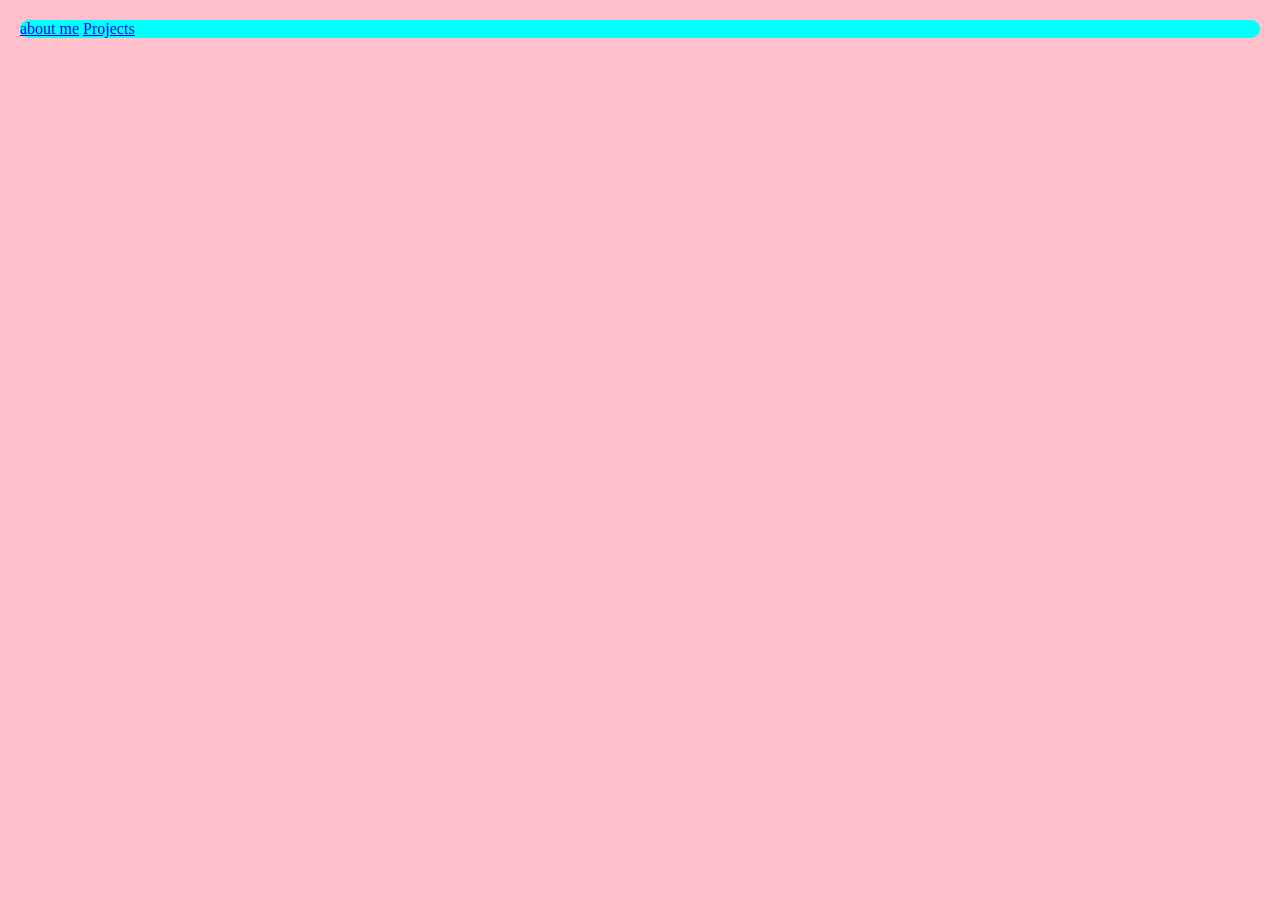
==== index.html @ 4c9f1acb "Initial commit" ====
<!DOCTYPE html>
<html lang="en">
<head>
    <meta charset="UTF-8">
    <meta name="viewport" content="width=device-width, initial-scale=1.0">
    <link rel="stylesheet" href="bigyan.css">
    <title>Document</title>
</head>
<body>
<div class="box">
    <a href="#about">about me</a>
    <a href="#profile">Projects</a>


</body>
</html>
---- bigyan.css ----
body{
  background-color: pink;
 padding: 20px;
 margin: 0;
}
.box{
  background-color: cyan;
  border-radius: 20px;
  paddding: 20px;
}
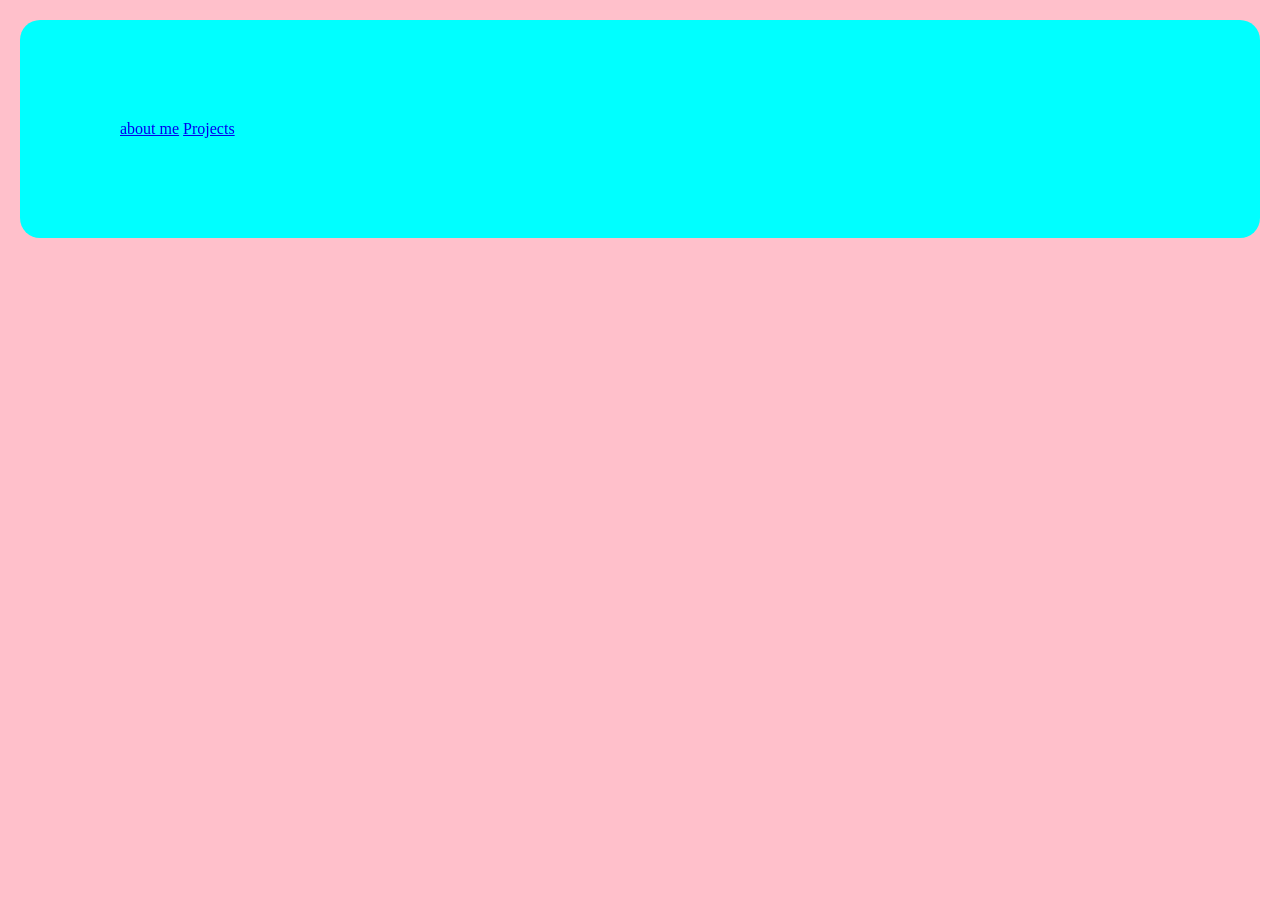
==== commit 193b94db: "Initial commit" ====
--- a/index.html
+++ b/index.html
@@ -10,6 +10,7 @@
 <div class="box">
     <a href="#about">about me</a>
     <a href="#profile">Projects</a>
+    
 
 
 </body>
--- a/bigyan.css
+++ b/bigyan.css
@@ -6,5 +6,5 @@
 .box{
   background-color: cyan;
   border-radius: 20px;
-  paddding: 20px;
+  padding: 100px;
 }
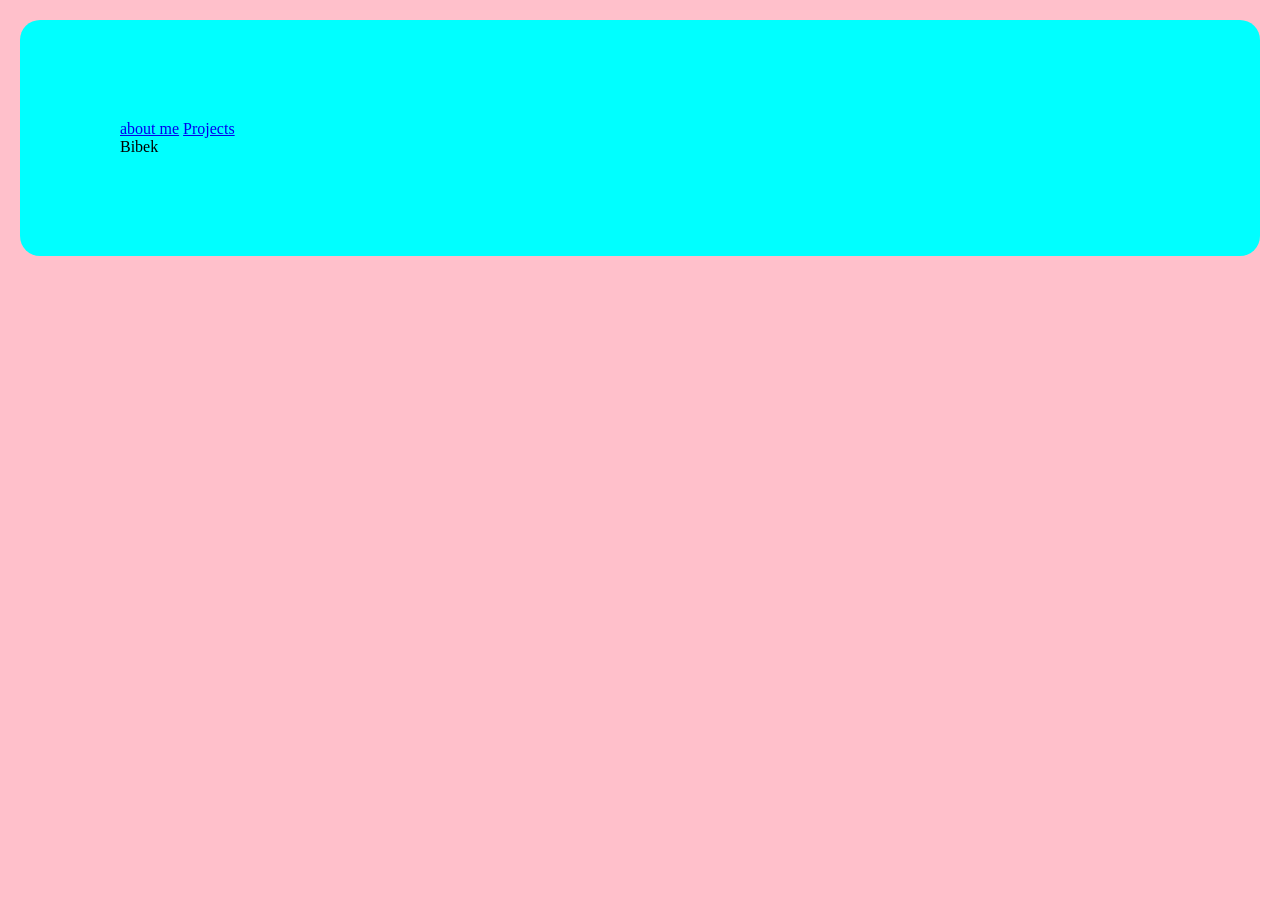
==== commit e0b5d8c4: "Update index.html" ====
--- a/index.html
+++ b/index.html
@@ -10,6 +10,8 @@
 <div class="box">
     <a href="#about">about me</a>
     <a href="#profile">Projects</a>
+    <div class="red-box">Bibek
+    </div>
     
 
 
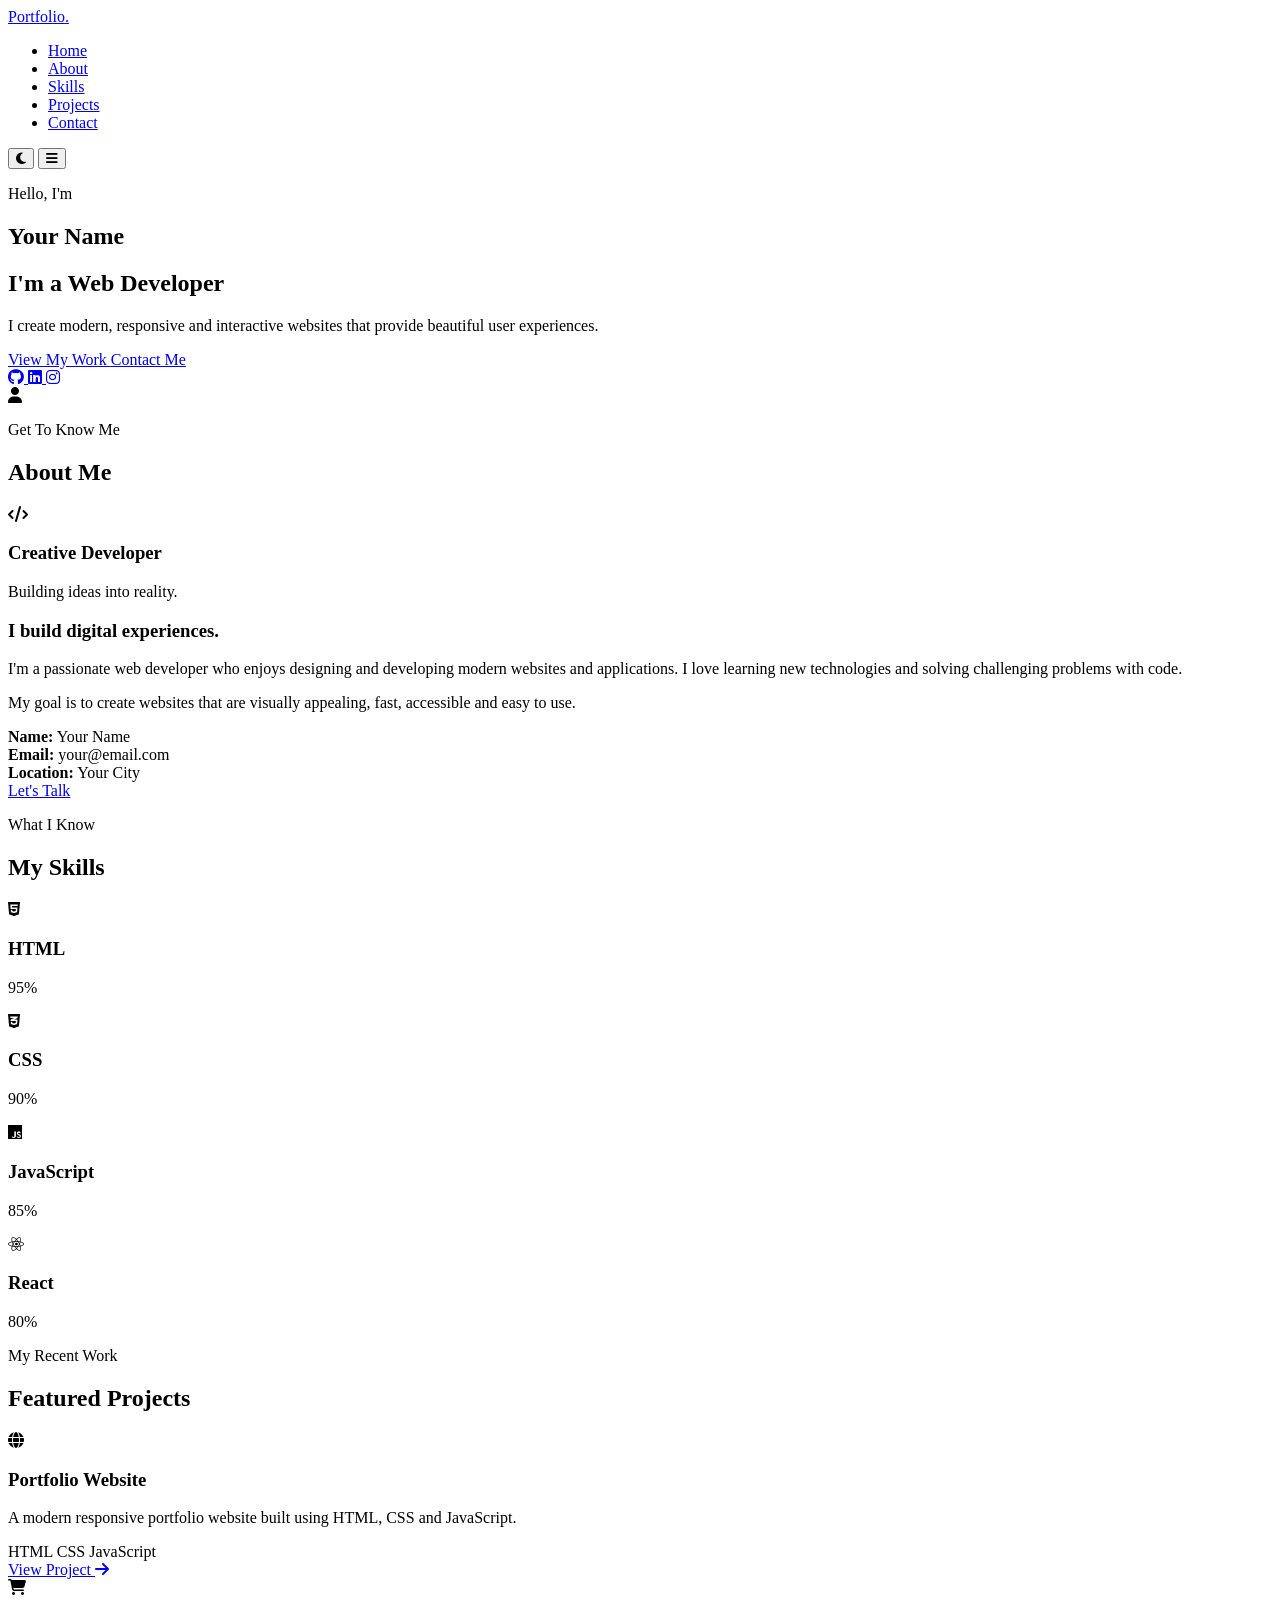
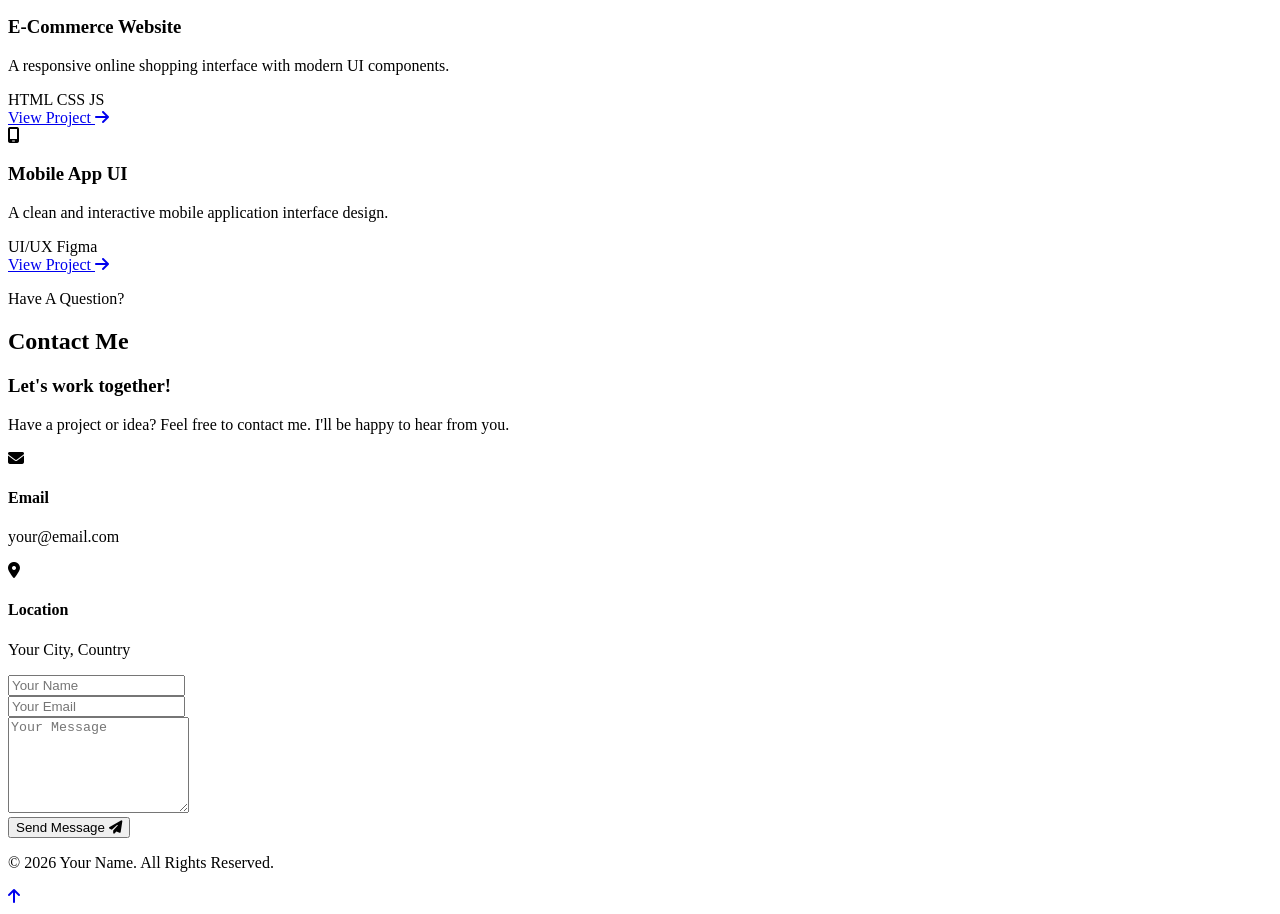
==== commit fd47a911: "Update index.html" ====
--- a/index.html
+++ b/index.html
@@ -3,17 +3,490 @@
 <head>
     <meta charset="UTF-8">
     <meta name="viewport" content="width=device-width, initial-scale=1.0">
-    <link rel="stylesheet" href="bigyan.css">
-    <title>Document</title>
+    <meta name="description" content="My interactive personal portfolio website">
+    <title>My Portfolio</title>
+
+    <!-- External CSS -->
+    <link rel="stylesheet" href="style.css">
+
+    <!-- Font Awesome Icons -->
+    <link rel="stylesheet"
+          href="https://cdnjs.cloudflare.com/ajax/libs/font-awesome/6.5.2/css/all.min.css">
 </head>
+
 <body>
-<div class="box">
-    <a href="#about">about me</a>
-    <a href="#profile">Projects</a>
-    <div class="red-box">Bibek
-    </div>
-    
-
+
+    <!-- ===== NAVBAR ===== -->
+    <header class="header">
+        <nav class="navbar container">
+
+            <a href="#home" class="logo">Portfolio<span>.</span></a>
+
+            <ul class="nav-links">
+                <li><a href="#home" class="active">Home</a></li>
+                <li><a href="#about">About</a></li>
+                <li><a href="#skills">Skills</a></li>
+                <li><a href="#projects">Projects</a></li>
+                <li><a href="#contact">Contact</a></li>
+            </ul>
+
+            <div class="nav-actions">
+                <button id="theme-toggle" aria-label="Toggle theme">
+                    <i class="fas fa-moon"></i>
+                </button>
+
+                <button class="menu-btn" id="menu-btn" aria-label="Open menu">
+                    <i class="fas fa-bars"></i>
+                </button>
+            </div>
+
+        </nav>
+    </header>
+
+
+    <!-- ===== HOME ===== -->
+    <main>
+
+        <section id="home" class="hero">
+            <div class="container hero-content">
+
+                <div class="hero-text">
+                    <p class="small-title">Hello, I'm</p>
+
+                    <h1>Your <span>Name</span></h1>
+
+                    <h2>
+                        I'm a <span class="typing">Web Developer</span>
+                    </h2>
+
+                    <p class="hero-description">
+                        I create modern, responsive and interactive websites
+                        that provide beautiful user experiences.
+                    </p>
+
+                    <div class="hero-buttons">
+                        <a href="#projects" class="btn primary-btn">
+                            View My Work
+                        </a>
+
+                        <a href="#contact" class="btn secondary-btn">
+                            Contact Me
+                        </a>
+                    </div>
+
+                    <div class="social-links">
+                        <a href="#" aria-label="GitHub">
+                            <i class="fab fa-github"></i>
+                        </a>
+
+                        <a href="#" aria-label="LinkedIn">
+                            <i class="fab fa-linkedin"></i>
+                        </a>
+
+                        <a href="#" aria-label="Instagram">
+                            <i class="fab fa-instagram"></i>
+                        </a>
+                    </div>
+                </div>
+
+                <div class="hero-image">
+                    <div class="image-circle">
+                        <div class="profile-placeholder">
+                            <i class="fas fa-user"></i>
+                        </div>
+                    </div>
+                </div>
+
+            </div>
+        </section>
+
+
+        <!-- ===== ABOUT ===== -->
+        <section id="about" class="section">
+            <div class="container">
+
+                <div class="section-title">
+                    <p>Get To Know Me</p>
+                    <h2>About <span>Me</span></h2>
+                </div>
+
+                <div class="about-content">
+
+                    <div class="about-image">
+                        <div class="about-card">
+                            <i class="fas fa-code"></i>
+                            <h3>Creative Developer</h3>
+                            <p>Building ideas into reality.</p>
+                        </div>
+                    </div>
+
+                    <div class="about-text">
+                        <h3>I build digital experiences.</h3>
+
+                        <p>
+                            I'm a passionate web developer who enjoys designing
+                            and developing modern websites and applications.
+                            I love learning new technologies and solving
+                            challenging problems with code.
+                        </p>
+
+                        <p>
+                            My goal is to create websites that are visually
+                            appealing, fast, accessible and easy to use.
+                        </p>
+
+                        <div class="about-info">
+                            <div>
+                                <strong>Name:</strong>
+                                <span>Your Name</span>
+                            </div>
+
+                            <div>
+                                <strong>Email:</strong>
+                                <span>your@email.com</span>
+                            </div>
+
+                            <div>
+                                <strong>Location:</strong>
+                                <span>Your City</span>
+                            </div>
+                        </div>
+
+                        <a href="#contact" class="btn primary-btn">
+                            Let's Talk
+                        </a>
+                    </div>
+
+                </div>
+            </div>
+        </section>
+
+
+        <!-- ===== SKILLS ===== -->
+        <section id="skills" class="section skills-section">
+            <div class="container">
+
+                <div class="section-title">
+                    <p>What I Know</p>
+                    <h2>My <span>Skills</span></h2>
+                </div>
+
+                <div class="skills-grid">
+
+                    <div class="skill-card">
+                        <i class="fab fa-html5"></i>
+                        <h3>HTML</h3>
+                        <div class="skill-bar">
+                            <span style="width: 95%;"></span>
+                        </div>
+                        <p>95%</p>
+                    </div>
+
+                    <div class="skill-card">
+                        <i class="fab fa-css3-alt"></i>
+                        <h3>CSS</h3>
+                        <div class="skill-bar">
+                            <span style="width: 90%;"></span>
+                        </div>
+                        <p>90%</p>
+                    </div>
+
+                    <div class="skill-card">
+                        <i class="fab fa-js"></i>
+                        <h3>JavaScript</h3>
+                        <div class="skill-bar">
+                            <span style="width: 85%;"></span>
+                        </div>
+                        <p>85%</p>
+                    </div>
+
+                    <div class="skill-card">
+                        <i class="fab fa-react"></i>
+                        <h3>React</h3>
+                        <div class="skill-bar">
+                            <span style="width: 80%;"></span>
+                        </div>
+                        <p>80%</p>
+                    </div>
+
+                </div>
+
+            </div>
+        </section>
+
+
+        <!-- ===== PROJECTS ===== -->
+        <section id="projects" class="section">
+            <div class="container">
+
+                <div class="section-title">
+                    <p>My Recent Work</p>
+                    <h2>Featured <span>Projects</span></h2>
+                </div>
+
+                <div class="projects-grid">
+
+                    <article class="project-card">
+                        <div class="project-image">
+                            <i class="fas fa-globe"></i>
+                        </div>
+
+                        <div class="project-content">
+                            <h3>Portfolio Website</h3>
+
+                            <p>
+                                A modern responsive portfolio website
+                                built using HTML, CSS and JavaScript.
+                            </p>
+
+                            <div class="project-tags">
+                                <span>HTML</span>
+                                <span>CSS</span>
+                                <span>JavaScript</span>
+                            </div>
+
+                            <a href="#" class="project-link">
+                                View Project
+                                <i class="fas fa-arrow-right"></i>
+                            </a>
+                        </div>
+                    </article>
+
+
+                    <article class="project-card">
+                        <div class="project-image">
+                            <i class="fas fa-shopping-cart"></i>
+                        </div>
+
+                        <div class="project-content">
+                            <h3>E-Commerce Website</h3>
+
+                            <p>
+                                A responsive online shopping interface
+                                with modern UI components.
+                            </p>
+
+                            <div class="project-tags">
+                                <span>HTML</span>
+                                <span>CSS</span>
+                                <span>JS</span>
+                            </div>
+
+                            <a href="#" class="project-link">
+                                View Project
+                                <i class="fas fa-arrow-right"></i>
+                            </a>
+                        </div>
+                    </article>
+
+
+                    <article class="project-card">
+                        <div class="project-image">
+                            <i class="fas fa-mobile-screen"></i>
+                        </div>
+
+                        <div class="project-content">
+                            <h3>Mobile App UI</h3>
+
+                            <p>
+                                A clean and interactive mobile application
+                                interface design.
+                            </p>
+
+                            <div class="project-tags">
+                                <span>UI/UX</span>
+                                <span>Figma</span>
+                            </div>
+
+                            <a href="#" class="project-link">
+                                View Project
+                                <i class="fas fa-arrow-right"></i>
+                            </a>
+                        </div>
+                    </article>
+
+                </div>
+
+            </div>
+        </section>
+
+
+        <!-- ===== CONTACT ===== -->
+        <section id="contact" class="section contact-section">
+            <div class="container">
+
+                <div class="section-title">
+                    <p>Have A Question?</p>
+                    <h2>Contact <span>Me</span></h2>
+                </div>
+
+                <div class="contact-content">
+
+                    <div class="contact-info">
+
+                        <h3>Let's work together!</h3>
+
+                        <p>
+                            Have a project or idea? Feel free to contact me.
+                            I'll be happy to hear from you.
+                        </p>
+
+                        <div class="contact-item">
+                            <i class="fas fa-envelope"></i>
+                            <div>
+                                <h4>Email</h4>
+                                <p>your@email.com</p>
+                            </div>
+                        </div>
+
+                        <div class="contact-item">
+                            <i class="fas fa-location-dot"></i>
+                            <div>
+                                <h4>Location</h4>
+                                <p>Your City, Country</p>
+                            </div>
+                        </div>
+
+                    </div>
+
+
+                    <form class="contact-form" id="contact-form">
+
+                        <div class="input-group">
+                            <input type="text" placeholder="Your Name" required>
+                        </div>
+
+                        <div class="input-group">
+                            <input type="email" placeholder="Your Email" required>
+                        </div>
+
+                        <div class="input-group">
+                            <textarea
+                                rows="6"
+                                placeholder="Your Message"
+                                required></textarea>
+                        </div>
+
+                        <button type="submit" class="btn primary-btn">
+                            Send Message
+                            <i class="fas fa-paper-plane"></i>
+                        </button>
+
+                    </form>
+
+                </div>
+
+            </div>
+        </section>
+
+    </main>
+
+
+    <!-- ===== FOOTER ===== -->
+    <footer class="footer">
+        <div class="container">
+
+            <p>
+                © 2026 Your Name. All Rights Reserved.
+            </p>
+
+            <a href="#home" class="back-top">
+                <i class="fas fa-arrow-up"></i>
+            </a>
+
+        </div>
+    </footer>
+
+
+    <!-- ===== JAVASCRIPT ===== -->
+    <script>
+
+        // Mobile menu
+        const menuBtn = document.getElementById("menu-btn");
+        const navLinks = document.querySelector(".nav-links");
+
+        menuBtn.addEventListener("click", () => {
+            navLinks.classList.toggle("show");
+        });
+
+
+        // Close mobile menu after clicking a link
+        document.querySelectorAll(".nav-links a").forEach(link => {
+            link.addEventListener("click", () => {
+                navLinks.classList.remove("show");
+            });
+        });
+
+
+        // Dark/light mode
+        const themeToggle = document.getElementById("theme-toggle");
+
+        themeToggle.addEventListener("click", () => {
+
+            document.body.classList.toggle("dark");
+
+            const icon = themeToggle.querySelector("i");
+
+            if (document.body.classList.contains("dark")) {
+                icon.classList.remove("fa-moon");
+                icon.classList.add("fa-sun");
+            } else {
+                icon.classList.remove("fa-sun");
+                icon.classList.add("fa-moon");
+            }
+
+        });
+
+
+        // Contact form
+        const contactForm = document.getElementById("contact-form");
+
+        contactForm.addEventListener("submit", function(event) {
+
+            event.preventDefault();
+
+            alert("Thank you! Your message has been submitted.");
+
+            contactForm.reset();
+
+        });
+
+
+        // Active navigation link
+        const sections = document.querySelectorAll("section");
+        const links = document.querySelectorAll(".nav-links a");
+
+        window.addEventListener("scroll", () => {
+
+            let current = "";
+
+            sections.forEach(section => {
+
+                const sectionTop = section.offsetTop - 150;
+                const sectionHeight = section.clientHeight;
+
+                if (scrollY >= sectionTop &&
+                    scrollY < sectionTop + sectionHeight) {
+
+                    current = section.getAttribute("id");
+
+                }
+
+            });
+
+            links.forEach(link => {
+
+                link.classList.remove("active");
+
+                if (link.getAttribute("href") === "#" + current) {
+                    link.classList.add("active");
+                }
+
+            });
+
+        });
+
+    </script>
 
 </body>
 </html>
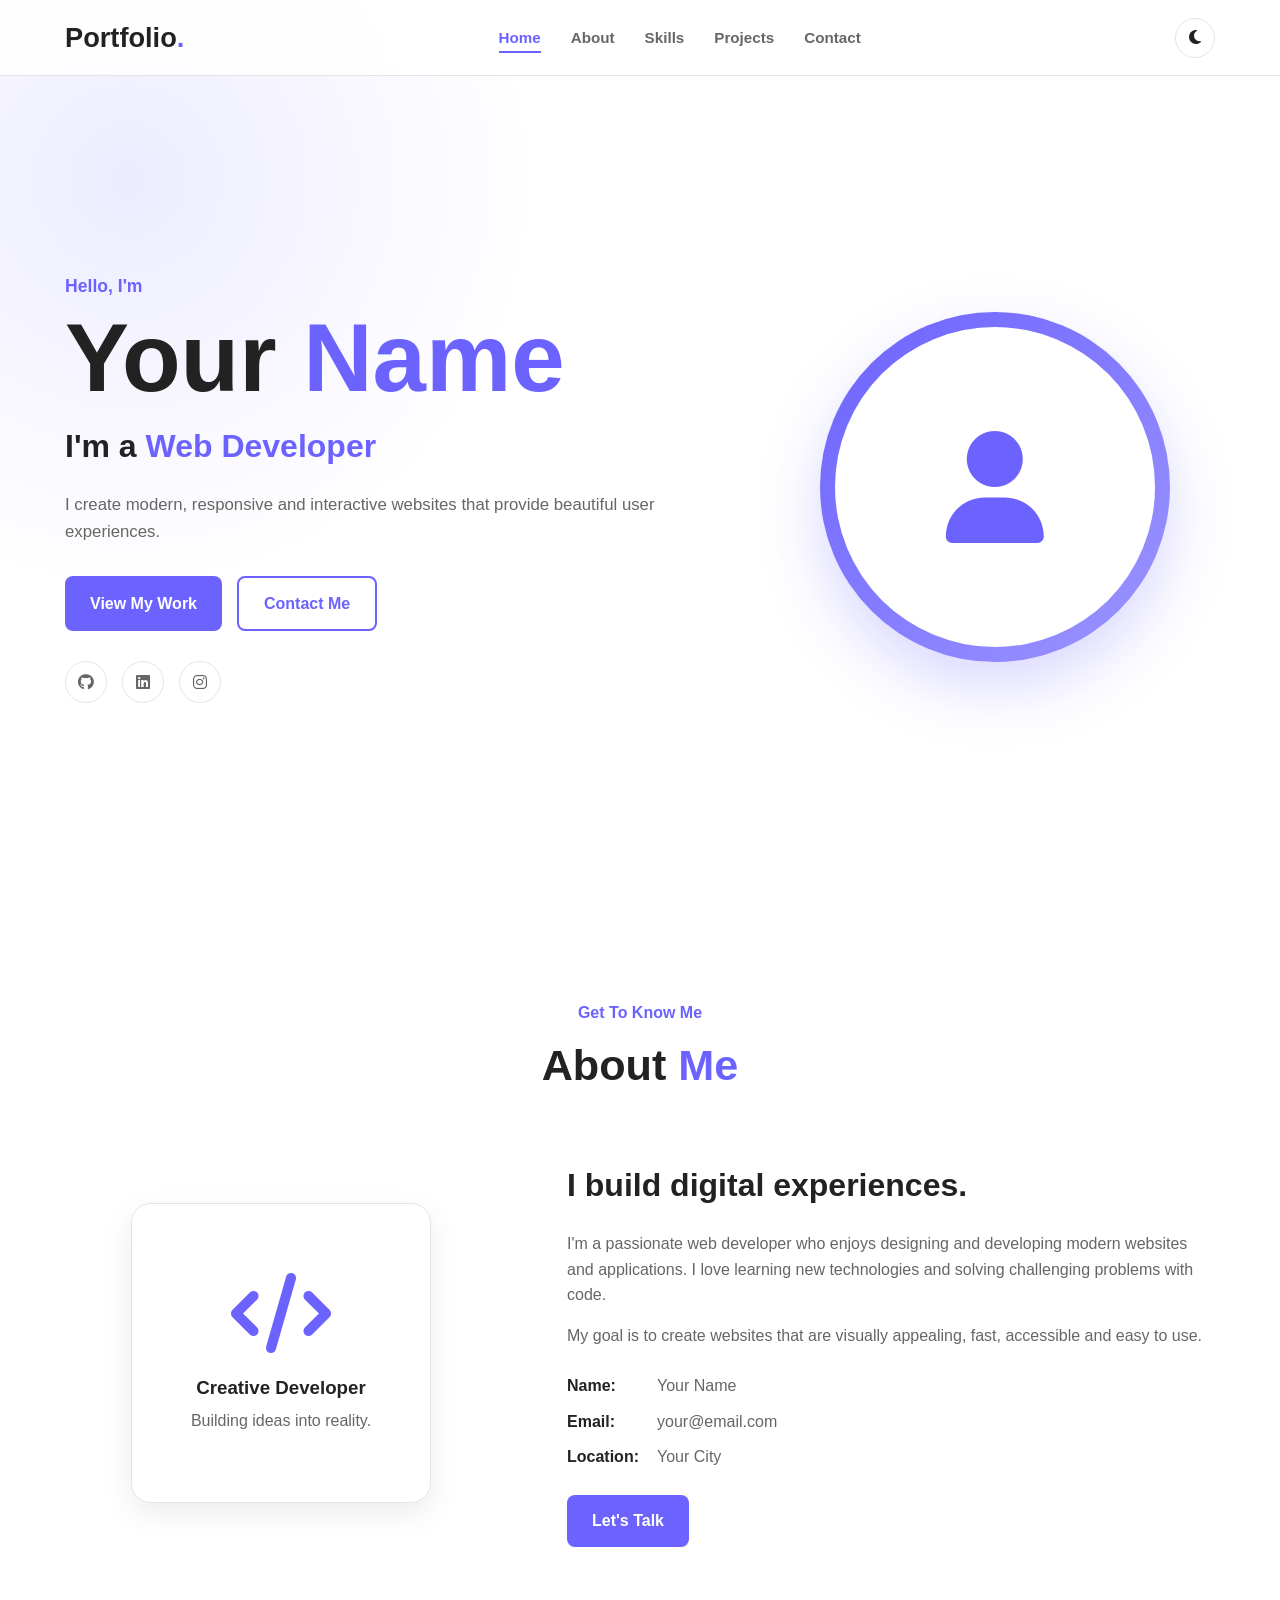
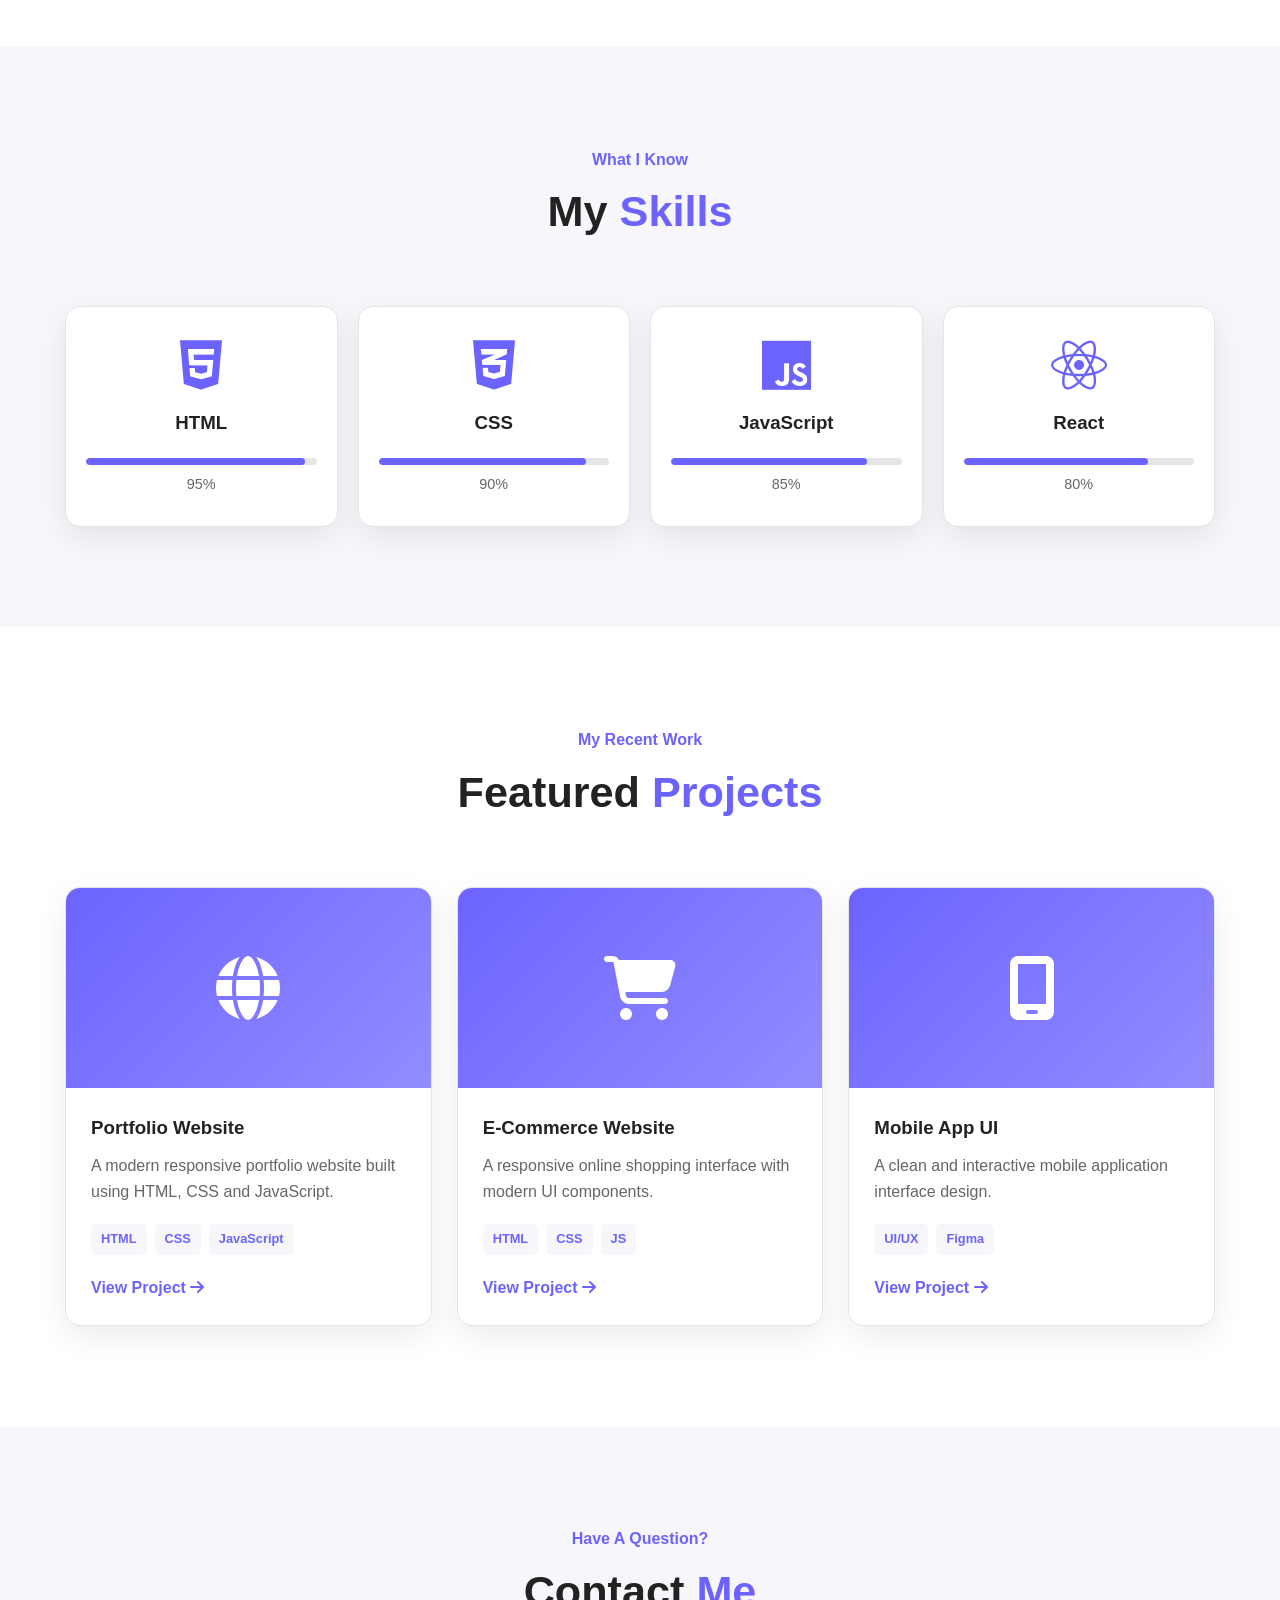
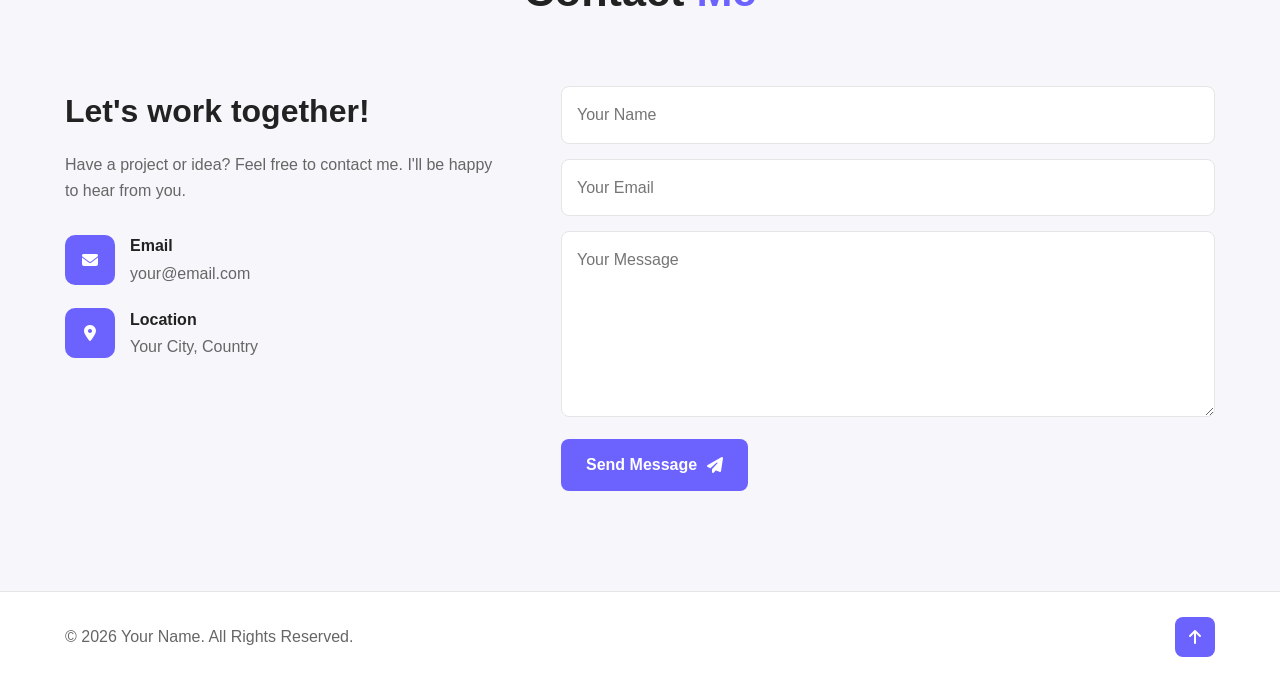
==== commit 555e2781: "Update stylesheet link from style.css to bigyan.css" ====
--- a/index.html
+++ b/index.html
@@ -4,10 +4,11 @@
     <meta charset="UTF-8">
     <meta name="viewport" content="width=device-width, initial-scale=1.0">
     <meta name="description" content="My interactive personal portfolio website">
+
     <title>My Portfolio</title>
 
     <!-- External CSS -->
-    <link rel="stylesheet" href="style.css">
+    <link rel="stylesheet" href="bigyan.css">
 
     <!-- Font Awesome Icons -->
     <link rel="stylesheet"
--- a/bigyan.css
+++ b/bigyan.css
@@ -0,0 +1,926 @@
+/* =========================================
+   GLOBAL STYLES
+========================================= */
+
+* {
+    margin: 0;
+    padding: 0;
+    box-sizing: border-box;
+}
+
+html {
+    scroll-behavior: smooth;
+}
+
+:root {
+    --primary: #6c63ff;
+    --primary-dark: #554bd8;
+
+    --background: #ffffff;
+    --background-secondary: #f7f7fb;
+
+    --text: #222222;
+    --text-light: #666666;
+
+    --card: #ffffff;
+    --border: #e5e5e5;
+
+    --shadow: 0 10px 30px rgba(0, 0, 0, 0.08);
+}
+
+body.dark {
+    --background: #101014;
+    --background-secondary: #18181d;
+
+    --text: #ffffff;
+    --text-light: #b8b8c2;
+
+    --card: #1c1c22;
+    --border: #303038;
+
+    --shadow: 0 10px 30px rgba(0, 0, 0, 0.3);
+}
+
+body {
+    font-family: Arial, Helvetica, sans-serif;
+    background: var(--background);
+    color: var(--text);
+    line-height: 1.6;
+    transition: background 0.3s ease, color 0.3s ease;
+}
+
+a {
+    text-decoration: none;
+    color: inherit;
+}
+
+ul {
+    list-style: none;
+}
+
+button,
+input,
+textarea {
+    font: inherit;
+}
+
+
+/* =========================================
+   CONTAINER
+========================================= */
+
+.container {
+    width: 90%;
+    max-width: 1150px;
+    margin: auto;
+}
+
+
+/* =========================================
+   NAVBAR
+========================================= */
+
+.header {
+    position: fixed;
+    top: 0;
+    left: 0;
+    width: 100%;
+    z-index: 1000;
+
+    background: rgba(255, 255, 255, 0.85);
+    backdrop-filter: blur(12px);
+
+    border-bottom: 1px solid var(--border);
+}
+
+body.dark .header {
+    background: rgba(16, 16, 20, 0.85);
+}
+
+.navbar {
+    height: 75px;
+
+    display: flex;
+    align-items: center;
+    justify-content: space-between;
+}
+
+.logo {
+    font-size: 1.7rem;
+    font-weight: 800;
+}
+
+.logo span {
+    color: var(--primary);
+}
+
+.nav-links {
+    display: flex;
+    gap: 30px;
+}
+
+.nav-links a {
+    position: relative;
+
+    font-size: 0.95rem;
+    font-weight: 600;
+
+    color: var(--text-light);
+
+    transition: 0.3s;
+}
+
+.nav-links a:hover,
+.nav-links a.active {
+    color: var(--primary);
+}
+
+.nav-links a::after {
+    content: "";
+
+    position: absolute;
+    left: 0;
+    bottom: -7px;
+
+    width: 0;
+    height: 2px;
+
+    background: var(--primary);
+
+    transition: 0.3s;
+}
+
+.nav-links a:hover::after,
+.nav-links a.active::after {
+    width: 100%;
+}
+
+.nav-actions {
+    display: flex;
+    align-items: center;
+    gap: 15px;
+}
+
+#theme-toggle,
+.menu-btn {
+    width: 40px;
+    height: 40px;
+
+    border: 1px solid var(--border);
+    border-radius: 50%;
+
+    background: var(--card);
+    color: var(--text);
+
+    cursor: pointer;
+
+    transition: 0.3s;
+}
+
+#theme-toggle:hover,
+.menu-btn:hover {
+    background: var(--primary);
+    color: white;
+}
+
+.menu-btn {
+    display: none;
+}
+
+
+/* =========================================
+   HERO
+========================================= */
+
+.hero {
+    min-height: 100vh;
+
+    display: flex;
+    align-items: center;
+
+    padding-top: 75px;
+
+    background:
+        radial-gradient(
+            circle at 10% 20%,
+            rgba(108, 99, 255, 0.12),
+            transparent 30%
+        );
+}
+
+.hero-content {
+    display: grid;
+    grid-template-columns: 1.2fr 0.8fr;
+    align-items: center;
+    gap: 50px;
+}
+
+.small-title {
+    color: var(--primary);
+    font-size: 1.1rem;
+    font-weight: 700;
+    margin-bottom: 10px;
+}
+
+.hero h1 {
+    font-size: clamp(3rem, 8vw, 6rem);
+    line-height: 1;
+    margin-bottom: 15px;
+}
+
+.hero h1 span {
+    color: var(--primary);
+}
+
+.hero h2 {
+    font-size: clamp(1.4rem, 3vw, 2rem);
+    margin-bottom: 20px;
+}
+
+.typing {
+    color: var(--primary);
+}
+
+.hero-description {
+    max-width: 600px;
+    color: var(--text-light);
+    font-size: 1.05rem;
+    margin-bottom: 30px;
+}
+
+.hero-buttons {
+    display: flex;
+    flex-wrap: wrap;
+    gap: 15px;
+}
+
+.btn {
+    display: inline-flex;
+    align-items: center;
+    justify-content: center;
+    gap: 10px;
+
+    padding: 13px 25px;
+
+    border-radius: 8px;
+
+    font-weight: 700;
+
+    cursor: pointer;
+
+    transition: 0.3s;
+}
+
+.primary-btn {
+    background: var(--primary);
+    color: white;
+}
+
+.primary-btn:hover {
+    background: var(--primary-dark);
+    transform: translateY(-3px);
+    box-shadow: 0 10px 20px rgba(108, 99, 255, 0.25);
+}
+
+.secondary-btn {
+    border: 2px solid var(--primary);
+    color: var(--primary);
+}
+
+.secondary-btn:hover {
+    background: var(--primary);
+    color: white;
+}
+
+.social-links {
+    display: flex;
+    gap: 15px;
+    margin-top: 30px;
+}
+
+.social-links a {
+    width: 42px;
+    height: 42px;
+
+    display: flex;
+    align-items: center;
+    justify-content: center;
+
+    border: 1px solid var(--border);
+    border-radius: 50%;
+
+    color: var(--text-light);
+
+    transition: 0.3s;
+}
+
+.social-links a:hover {
+    background: var(--primary);
+    color: white;
+    transform: translateY(-4px);
+}
+
+
+/* =========================================
+   HERO IMAGE
+========================================= */
+
+.hero-image {
+    display: flex;
+    justify-content: center;
+}
+
+.image-circle {
+    width: 350px;
+    height: 350px;
+
+    display: flex;
+    align-items: center;
+    justify-content: center;
+
+    border-radius: 50%;
+
+    background: linear-gradient(
+        135deg,
+        var(--primary),
+        #9c95ff
+    );
+
+    animation: floating 4s ease-in-out infinite;
+
+    box-shadow: 0 25px 60px rgba(108, 99, 255, 0.25);
+}
+
+.profile-placeholder {
+    width: 320px;
+    height: 320px;
+
+    display: flex;
+    align-items: center;
+    justify-content: center;
+
+    border-radius: 50%;
+
+    background: var(--card);
+
+    color: var(--primary);
+
+    font-size: 7rem;
+}
+
+@keyframes floating {
+
+    0%,
+    100% {
+        transform: translateY(0);
+    }
+
+    50% {
+        transform: translateY(-15px);
+    }
+}
+
+
+/* =========================================
+   SECTIONS
+========================================= */
+
+.section {
+    padding: 100px 0;
+}
+
+.skills-section {
+    background: var(--background-secondary);
+}
+
+.section-title {
+    text-align: center;
+    margin-bottom: 60px;
+}
+
+.section-title p {
+    color: var(--primary);
+    font-weight: 700;
+    margin-bottom: 5px;
+}
+
+.section-title h2 {
+    font-size: 2.7rem;
+}
+
+.section-title h2 span {
+    color: var(--primary);
+}
+
+
+/* =========================================
+   ABOUT
+========================================= */
+
+.about-content {
+    display: grid;
+    grid-template-columns: 0.8fr 1.2fr;
+    align-items: center;
+    gap: 70px;
+}
+
+.about-image {
+    display: flex;
+    justify-content: center;
+}
+
+.about-card {
+    width: 300px;
+    height: 300px;
+
+    display: flex;
+    flex-direction: column;
+    align-items: center;
+    justify-content: center;
+
+    text-align: center;
+
+    background: var(--card);
+
+    border: 1px solid var(--border);
+    border-radius: 20px;
+
+    box-shadow: var(--shadow);
+
+    transition: 0.3s;
+}
+
+.about-card:hover {
+    transform: translateY(-10px) rotate(-2deg);
+}
+
+.about-card i {
+    font-size: 5rem;
+    color: var(--primary);
+    margin-bottom: 20px;
+}
+
+.about-card h3 {
+    margin-bottom: 5px;
+}
+
+.about-card p {
+    color: var(--text-light);
+}
+
+.about-text h3 {
+    font-size: 2rem;
+    margin-bottom: 20px;
+}
+
+.about-text > p {
+    color: var(--text-light);
+    margin-bottom: 15px;
+}
+
+.about-info {
+    display: grid;
+    gap: 10px;
+    margin: 25px 0;
+}
+
+.about-info div {
+    display: flex;
+    gap: 10px;
+}
+
+.about-info strong {
+    min-width: 80px;
+}
+
+.about-info span {
+    color: var(--text-light);
+}
+
+
+/* =========================================
+   SKILLS
+========================================= */
+
+.skills-grid {
+    display: grid;
+    grid-template-columns: repeat(4, 1fr);
+    gap: 20px;
+}
+
+.skill-card {
+    padding: 30px 20px;
+
+    background: var(--card);
+
+    border: 1px solid var(--border);
+    border-radius: 15px;
+
+    text-align: center;
+
+    box-shadow: var(--shadow);
+
+    transition: 0.3s;
+}
+
+.skill-card:hover {
+    transform: translateY(-8px);
+}
+
+.skill-card > i {
+    font-size: 3.5rem;
+    color: var(--primary);
+    margin-bottom: 15px;
+}
+
+.skill-card h3 {
+    margin-bottom: 20px;
+}
+
+.skill-bar {
+    width: 100%;
+    height: 7px;
+
+    background: var(--border);
+
+    border-radius: 10px;
+
+    overflow: hidden;
+}
+
+.skill-bar span {
+    display: block;
+    height: 100%;
+
+    background: var(--primary);
+
+    border-radius: 10px;
+}
+
+.skill-card p {
+    color: var(--text-light);
+    margin-top: 8px;
+    font-size: 0.9rem;
+}
+
+
+/* =========================================
+   PROJECTS
+========================================= */
+
+.projects-grid {
+    display: grid;
+    grid-template-columns: repeat(3, 1fr);
+    gap: 25px;
+}
+
+.project-card {
+    overflow: hidden;
+
+    background: var(--card);
+
+    border: 1px solid var(--border);
+    border-radius: 15px;
+
+    box-shadow: var(--shadow);
+
+    transition: 0.3s;
+}
+
+.project-card:hover {
+    transform: translateY(-10px);
+}
+
+.project-image {
+    height: 200px;
+
+    display: flex;
+    align-items: center;
+    justify-content: center;
+
+    background:
+        linear-gradient(
+            135deg,
+            var(--primary),
+            #938cff
+        );
+
+    color: white;
+
+    font-size: 4rem;
+}
+
+.project-content {
+    padding: 25px;
+}
+
+.project-content h3 {
+    margin-bottom: 10px;
+}
+
+.project-content p {
+    color: var(--text-light);
+    margin-bottom: 20px;
+}
+
+.project-tags {
+    display: flex;
+    flex-wrap: wrap;
+    gap: 8px;
+
+    margin-bottom: 20px;
+}
+
+.project-tags span {
+    padding: 5px 10px;
+
+    background: var(--background-secondary);
+
+    color: var(--primary);
+
+    border-radius: 5px;
+
+    font-size: 0.8rem;
+    font-weight: 600;
+}
+
+.project-link {
+    color: var(--primary);
+    font-weight: 700;
+}
+
+.project-link i {
+    transition: 0.3s;
+}
+
+.project-link:hover i {
+    transform: translateX(5px);
+}
+
+
+/* =========================================
+   CONTACT
+========================================= */
+
+.contact-section {
+    background: var(--background-secondary);
+}
+
+.contact-content {
+    display: grid;
+    grid-template-columns: 0.8fr 1.2fr;
+    gap: 60px;
+}
+
+.contact-info h3 {
+    font-size: 2rem;
+    margin-bottom: 15px;
+}
+
+.contact-info > p {
+    color: var(--text-light);
+    margin-bottom: 30px;
+}
+
+.contact-item {
+    display: flex;
+    align-items: center;
+    gap: 15px;
+
+    margin-bottom: 20px;
+}
+
+.contact-item > i {
+    width: 50px;
+    height: 50px;
+
+    display: flex;
+    align-items: center;
+    justify-content: center;
+
+    border-radius: 10px;
+
+    background: var(--primary);
+    color: white;
+}
+
+.contact-item h4 {
+    margin-bottom: 2px;
+}
+
+.contact-item p {
+    color: var(--text-light);
+}
+
+.contact-form {
+    display: flex;
+    flex-direction: column;
+    gap: 15px;
+}
+
+.input-group input,
+.input-group textarea {
+    width: 100%;
+
+    padding: 15px;
+
+    border: 1px solid var(--border);
+    border-radius: 8px;
+
+    outline: none;
+
+    background: var(--card);
+    color: var(--text);
+
+    transition: 0.3s;
+
+    resize: vertical;
+}
+
+.input-group input:focus,
+.input-group textarea:focus {
+    border-color: var(--primary);
+
+    box-shadow:
+        0 0 0 3px rgba(108, 99, 255, 0.1);
+}
+
+.contact-form .btn {
+    border: none;
+    width: fit-content;
+}
+
+
+/* =========================================
+   FOOTER
+========================================= */
+
+.footer {
+    padding: 25px 0;
+
+    background: var(--background);
+    border-top: 1px solid var(--border);
+}
+
+.footer .container {
+    display: flex;
+    align-items: center;
+    justify-content: space-between;
+}
+
+.footer p {
+    color: var(--text-light);
+}
+
+.back-top {
+    width: 40px;
+    height: 40px;
+
+    display: flex;
+    align-items: center;
+    justify-content: center;
+
+    background: var(--primary);
+    color: white;
+
+    border-radius: 8px;
+
+    transition: 0.3s;
+}
+
+.back-top:hover {
+    transform: translateY(-4px);
+}
+
+
+/* =========================================
+   RESPONSIVE DESIGN
+========================================= */
+
+@media (max-width: 900px) {
+
+    .nav-links {
+        position: absolute;
+
+        top: 75px;
+        left: 0;
+
+        width: 100%;
+
+        padding: 20px;
+
+        flex-direction: column;
+        align-items: center;
+        gap: 20px;
+
+        background: var(--background);
+
+        border-bottom: 1px solid var(--border);
+
+        transform: translateY(-150%);
+        transition: 0.3s;
+    }
+
+    .nav-links.show {
+        transform: translateY(0);
+    }
+
+    .menu-btn {
+        display: block;
+    }
+
+    .hero-content,
+    .about-content,
+    .contact-content {
+        grid-template-columns: 1fr;
+    }
+
+    .hero {
+        padding: 120px 0 80px;
+    }
+
+    .hero-text {
+        text-align: center;
+    }
+
+    .hero-description {
+        margin-left: auto;
+        margin-right: auto;
+    }
+
+    .hero-buttons,
+    .social-links {
+        justify-content: center;
+    }
+
+    .hero-image {
+        order: -1;
+    }
+
+    .skills-grid {
+        grid-template-columns: repeat(2, 1fr);
+    }
+
+    .projects-grid {
+        grid-template-columns: 1fr 1fr;
+    }
+
+    .about-text {
+        text-align: center;
+    }
+
+    .about-info {
+        text-align: left;
+        max-width: 400px;
+        margin-left: auto;
+        margin-right: auto;
+    }
+}
+
+
+@media (max-width: 600px) {
+
+    .container {
+        width: 92%;
+    }
+
+    .section {
+        padding: 75px 0;
+    }
+
+    .section-title h2 {
+        font-size: 2.2rem;
+    }
+
+    .hero h1 {
+        font-size: 3.5rem;
+    }
+
+    .image-circle {
+        width: 260px;
+        height: 260px;
+    }
+
+    .profile-placeholder {
+        width: 235px;
+        height: 235px;
+        font-size: 5rem;
+    }
+
+    .skills-grid,
+    .projects-grid {
+        grid-template-columns: 1fr;
+    }
+
+    .about-card {
+        width: 260px;
+        height: 260px;
+    }
+
+    .footer .container {
+        flex-direction: column;
+        gap: 15px;
+        text-align: center;
+    }
+
+}
